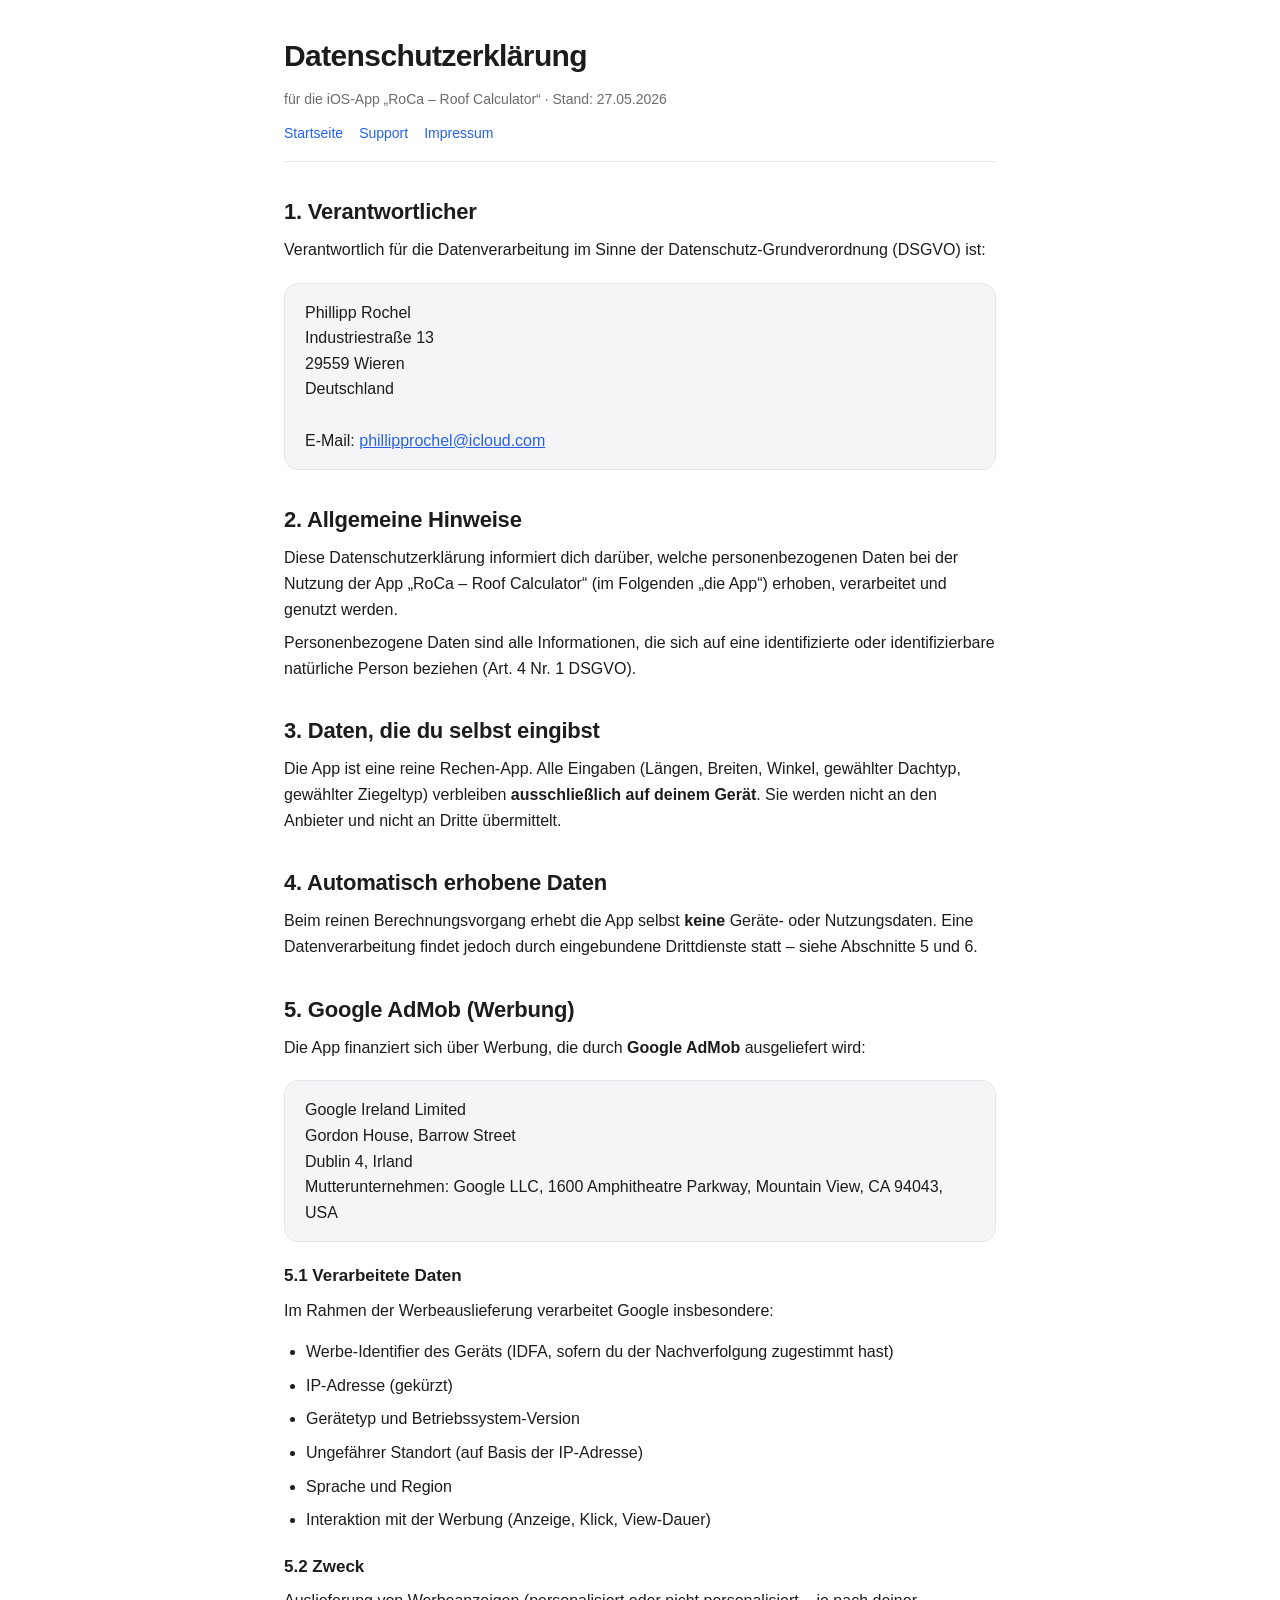
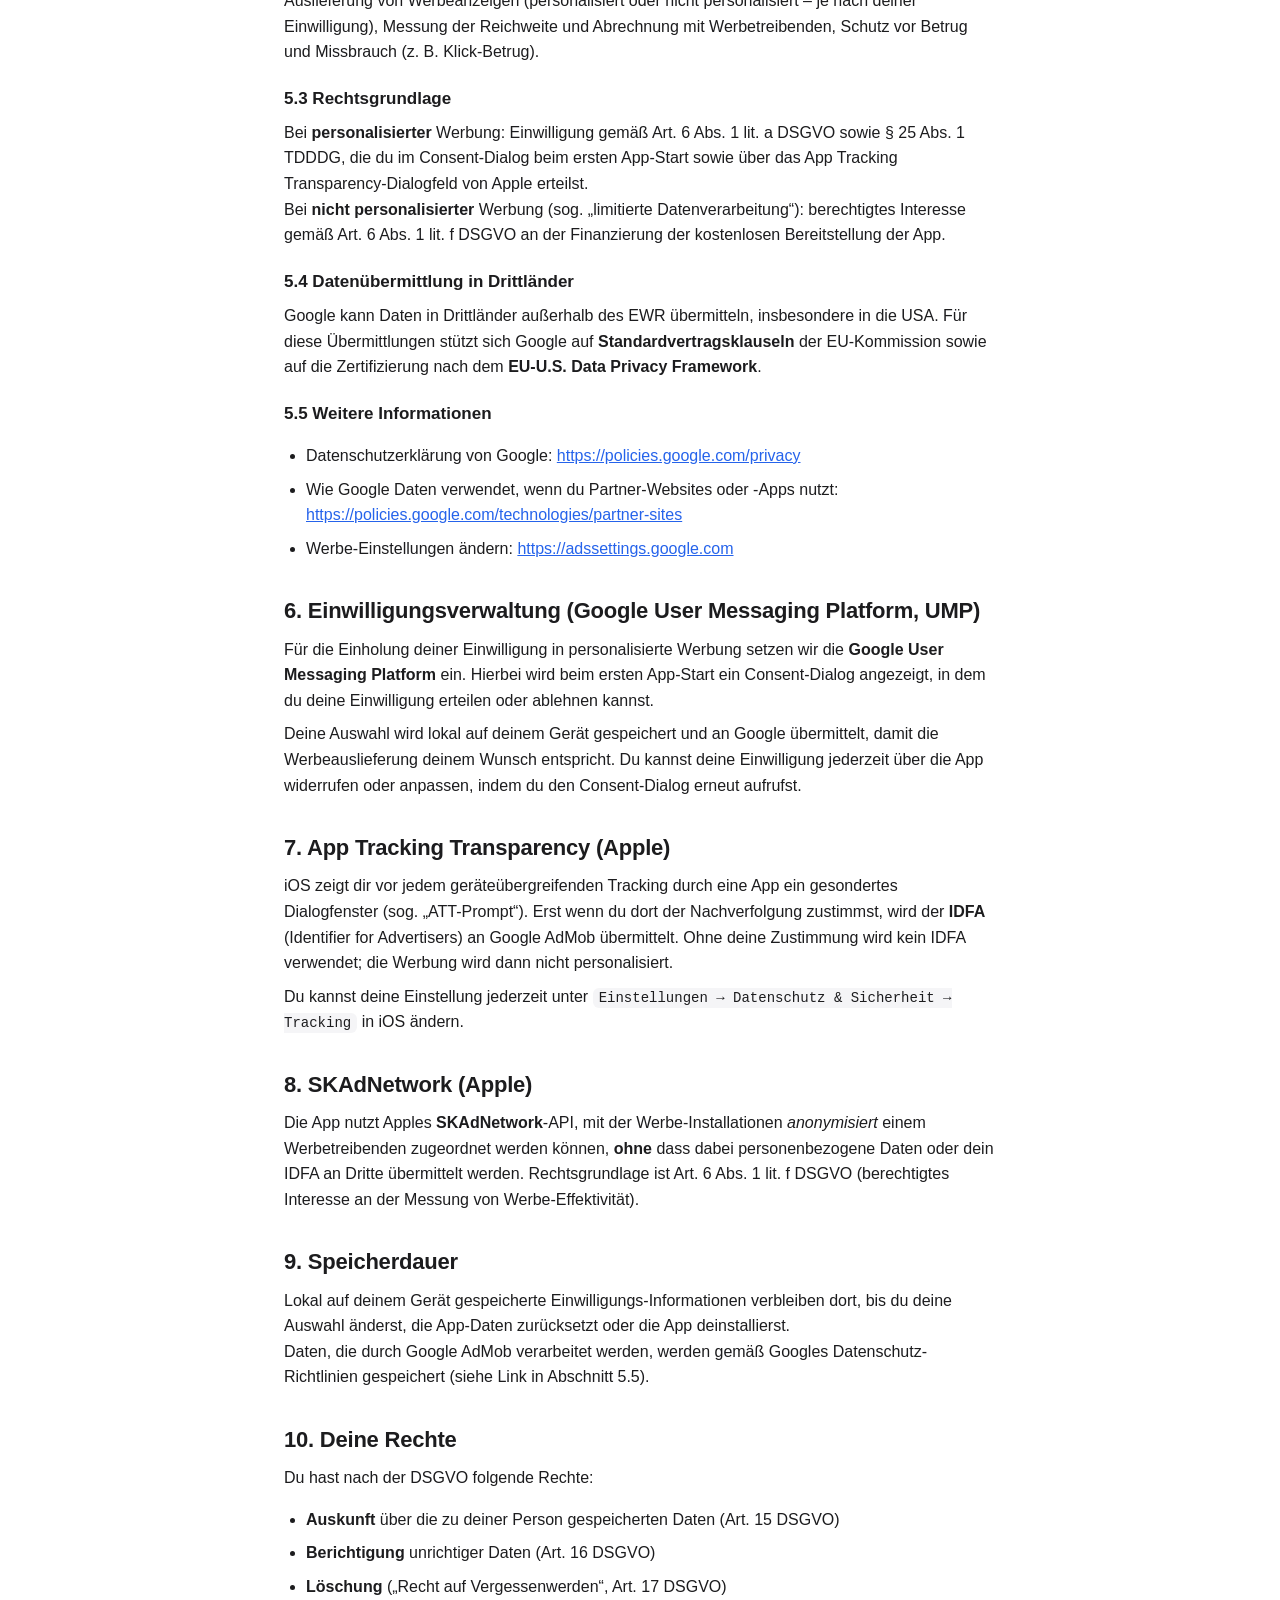
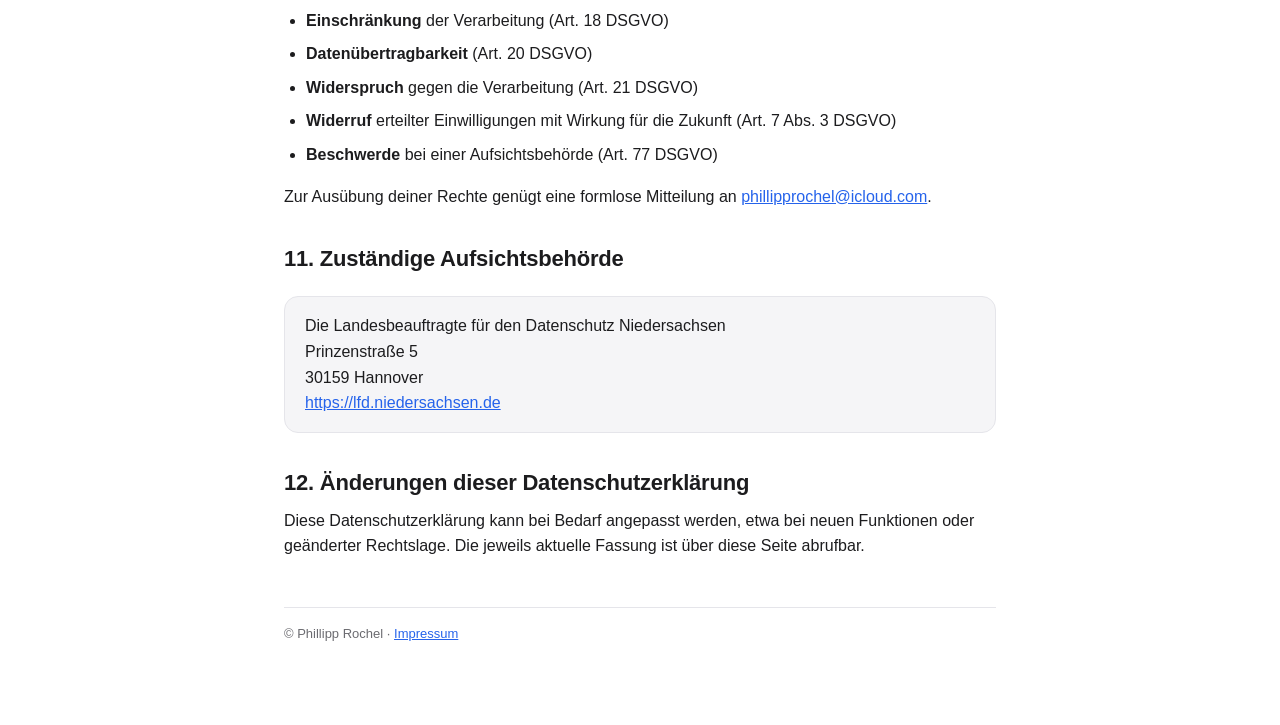
==== privacy.html @ 1cb9d44e "Initial commit: privacy, support, impressum, index" ====
<!DOCTYPE html>
<html lang="de">
<head>
<meta charset="UTF-8">
<meta name="viewport" content="width=device-width, initial-scale=1.0">
<title>Datenschutzerklärung – RoCa</title>
<link rel="stylesheet" href="style.css">
</head>
<body>
<div class="container">
<header>
    <h1>Datenschutzerklärung</h1>
    <p class="subtitle">für die iOS-App „RoCa – Roof Calculator“ · Stand: 27.05.2026</p>
    <nav>
        <a href="index.html">Startseite</a>
        <a href="support.html">Support</a>
        <a href="impressum.html">Impressum</a>
    </nav>
</header>

<main>

<h2>1. Verantwortlicher</h2>
<p>Verantwortlich für die Datenverarbeitung im Sinne der Datenschutz-Grundverordnung (DSGVO) ist:</p>
<div class="card">
    Phillipp Rochel<br>
    Industriestraße 13<br>
    29559 Wieren<br>
    Deutschland<br><br>
    E-Mail: <a href="mailto:phillipprochel@icloud.com">phillipprochel@icloud.com</a>
</div>

<h2>2. Allgemeine Hinweise</h2>
<p>Diese Datenschutzerklärung informiert dich darüber, welche personenbezogenen Daten bei der Nutzung der App „RoCa – Roof Calculator“ (im Folgenden „die App“) erhoben, verarbeitet und genutzt werden.</p>
<p>Personenbezogene Daten sind alle Informationen, die sich auf eine identifizierte oder identifizierbare natürliche Person beziehen (Art. 4 Nr. 1 DSGVO).</p>

<h2>3. Daten, die du selbst eingibst</h2>
<p>Die App ist eine reine Rechen-App. Alle Eingaben (Längen, Breiten, Winkel, gewählter Dachtyp, gewählter Ziegeltyp) verbleiben <strong>ausschließlich auf deinem Gerät</strong>. Sie werden nicht an den Anbieter und nicht an Dritte übermittelt.</p>

<h2>4. Automatisch erhobene Daten</h2>
<p>Beim reinen Berechnungsvorgang erhebt die App selbst <strong>keine</strong> Geräte- oder Nutzungsdaten. Eine Datenverarbeitung findet jedoch durch eingebundene Drittdienste statt – siehe Abschnitte 5 und 6.</p>

<h2>5. Google AdMob (Werbung)</h2>
<p>Die App finanziert sich über Werbung, die durch <strong>Google AdMob</strong> ausgeliefert wird:</p>
<div class="card">
    Google Ireland Limited<br>
    Gordon House, Barrow Street<br>
    Dublin 4, Irland<br>
    Mutterunternehmen: Google LLC, 1600 Amphitheatre Parkway, Mountain View, CA 94043, USA
</div>

<h3>5.1 Verarbeitete Daten</h3>
<p>Im Rahmen der Werbeauslieferung verarbeitet Google insbesondere:</p>
<ul>
    <li>Werbe-Identifier des Geräts (IDFA, sofern du der Nachverfolgung zugestimmt hast)</li>
    <li>IP-Adresse (gekürzt)</li>
    <li>Gerätetyp und Betriebssystem-Version</li>
    <li>Ungefährer Standort (auf Basis der IP-Adresse)</li>
    <li>Sprache und Region</li>
    <li>Interaktion mit der Werbung (Anzeige, Klick, View-Dauer)</li>
</ul>

<h3>5.2 Zweck</h3>
<p>Auslieferung von Werbeanzeigen (personalisiert oder nicht personalisiert – je nach deiner Einwilligung), Messung der Reichweite und Abrechnung mit Werbetreibenden, Schutz vor Betrug und Missbrauch (z. B. Klick-Betrug).</p>

<h3>5.3 Rechtsgrundlage</h3>
<p>Bei <strong>personalisierter</strong> Werbung: Einwilligung gemäß Art. 6 Abs. 1 lit. a DSGVO sowie § 25 Abs. 1 TDDDG, die du im Consent-Dialog beim ersten App-Start sowie über das App Tracking Transparency-Dialogfeld von Apple erteilst.<br>
Bei <strong>nicht personalisierter</strong> Werbung (sog. „limitierte Datenverarbeitung“): berechtigtes Interesse gemäß Art. 6 Abs. 1 lit. f DSGVO an der Finanzierung der kostenlosen Bereitstellung der App.</p>

<h3>5.4 Datenübermittlung in Drittländer</h3>
<p>Google kann Daten in Drittländer außerhalb des EWR übermitteln, insbesondere in die USA. Für diese Übermittlungen stützt sich Google auf <strong>Standardvertragsklauseln</strong> der EU-Kommission sowie auf die Zertifizierung nach dem <strong>EU-U.S. Data Privacy Framework</strong>.</p>

<h3>5.5 Weitere Informationen</h3>
<ul>
    <li>Datenschutzerklärung von Google: <a href="https://policies.google.com/privacy" target="_blank" rel="noopener">https://policies.google.com/privacy</a></li>
    <li>Wie Google Daten verwendet, wenn du Partner-Websites oder -Apps nutzt: <a href="https://policies.google.com/technologies/partner-sites" target="_blank" rel="noopener">https://policies.google.com/technologies/partner-sites</a></li>
    <li>Werbe-Einstellungen ändern: <a href="https://adssettings.google.com" target="_blank" rel="noopener">https://adssettings.google.com</a></li>
</ul>

<h2>6. Einwilligungsverwaltung (Google User Messaging Platform, UMP)</h2>
<p>Für die Einholung deiner Einwilligung in personalisierte Werbung setzen wir die <strong>Google User Messaging Platform</strong> ein. Hierbei wird beim ersten App-Start ein Consent-Dialog angezeigt, in dem du deine Einwilligung erteilen oder ablehnen kannst.</p>
<p>Deine Auswahl wird lokal auf deinem Gerät gespeichert und an Google übermittelt, damit die Werbeauslieferung deinem Wunsch entspricht. Du kannst deine Einwilligung jederzeit über die App widerrufen oder anpassen, indem du den Consent-Dialog erneut aufrufst.</p>

<h2>7. App Tracking Transparency (Apple)</h2>
<p>iOS zeigt dir vor jedem geräteübergreifenden Tracking durch eine App ein gesondertes Dialogfenster (sog. „ATT-Prompt“). Erst wenn du dort der Nachverfolgung zustimmst, wird der <strong>IDFA</strong> (Identifier for Advertisers) an Google AdMob übermittelt. Ohne deine Zustimmung wird kein IDFA verwendet; die Werbung wird dann nicht personalisiert.</p>
<p>Du kannst deine Einstellung jederzeit unter <code>Einstellungen → Datenschutz &amp; Sicherheit → Tracking</code> in iOS ändern.</p>

<h2>8. SKAdNetwork (Apple)</h2>
<p>Die App nutzt Apples <strong>SKAdNetwork</strong>-API, mit der Werbe-Installationen <em>anonymisiert</em> einem Werbetreibenden zugeordnet werden können, <strong>ohne</strong> dass dabei personenbezogene Daten oder dein IDFA an Dritte übermittelt werden. Rechtsgrundlage ist Art. 6 Abs. 1 lit. f DSGVO (berechtigtes Interesse an der Messung von Werbe-Effektivität).</p>

<h2>9. Speicherdauer</h2>
<p>Lokal auf deinem Gerät gespeicherte Einwilligungs-Informationen verbleiben dort, bis du deine Auswahl änderst, die App-Daten zurücksetzt oder die App deinstallierst.<br>
Daten, die durch Google AdMob verarbeitet werden, werden gemäß Googles Datenschutz-Richtlinien gespeichert (siehe Link in Abschnitt 5.5).</p>

<h2>10. Deine Rechte</h2>
<p>Du hast nach der DSGVO folgende Rechte:</p>
<ul>
    <li><strong>Auskunft</strong> über die zu deiner Person gespeicherten Daten (Art. 15 DSGVO)</li>
    <li><strong>Berichtigung</strong> unrichtiger Daten (Art. 16 DSGVO)</li>
    <li><strong>Löschung</strong> („Recht auf Vergessenwerden“, Art. 17 DSGVO)</li>
    <li><strong>Einschränkung</strong> der Verarbeitung (Art. 18 DSGVO)</li>
    <li><strong>Datenübertragbarkeit</strong> (Art. 20 DSGVO)</li>
    <li><strong>Widerspruch</strong> gegen die Verarbeitung (Art. 21 DSGVO)</li>
    <li><strong>Widerruf</strong> erteilter Einwilligungen mit Wirkung für die Zukunft (Art. 7 Abs. 3 DSGVO)</li>
    <li><strong>Beschwerde</strong> bei einer Aufsichtsbehörde (Art. 77 DSGVO)</li>
</ul>
<p>Zur Ausübung deiner Rechte genügt eine formlose Mitteilung an <a href="mailto:phillipprochel@icloud.com">phillipprochel@icloud.com</a>.</p>

<h2>11. Zuständige Aufsichtsbehörde</h2>
<div class="card">
    Die Landesbeauftragte für den Datenschutz Niedersachsen<br>
    Prinzenstraße 5<br>
    30159 Hannover<br>
    <a href="https://lfd.niedersachsen.de" target="_blank" rel="noopener">https://lfd.niedersachsen.de</a>
</div>

<h2>12. Änderungen dieser Datenschutzerklärung</h2>
<p>Diese Datenschutzerklärung kann bei Bedarf angepasst werden, etwa bei neuen Funktionen oder geänderter Rechtslage. Die jeweils aktuelle Fassung ist über diese Seite abrufbar.</p>

</main>

<footer>
    © Phillipp Rochel · <a href="impressum.html">Impressum</a>
</footer>
</div>
</body>
</html>
---- style.css ----
:root {
    --bg: #ffffff;
    --fg: #1c1c1e;
    --muted: #6b6b70;
    --accent: #2563eb;
    --card: #f5f5f7;
    --border: #e5e5ea;
}

@media (prefers-color-scheme: dark) {
    :root {
        --bg: #1c1c1e;
        --fg: #f5f5f7;
        --muted: #98989d;
        --accent: #60a5fa;
        --card: #2c2c2e;
        --border: #3a3a3c;
    }
}

* { box-sizing: border-box; }

body {
    margin: 0;
    font-family: -apple-system, BlinkMacSystemFont, "Segoe UI", Roboto, "Helvetica Neue", Arial, sans-serif;
    line-height: 1.6;
    color: var(--fg);
    background: var(--bg);
    font-size: 16px;
}

.container {
    max-width: 760px;
    margin: 0 auto;
    padding: 32px 24px 80px;
}

header {
    border-bottom: 1px solid var(--border);
    padding-bottom: 16px;
    margin-bottom: 32px;
}

nav {
    display: flex;
    flex-wrap: wrap;
    gap: 16px;
    margin-top: 12px;
    font-size: 14px;
}

nav a {
    color: var(--accent);
    text-decoration: none;
}

nav a:hover { text-decoration: underline; }

h1 {
    font-size: 30px;
    margin: 0 0 8px;
    letter-spacing: -0.02em;
}

h2 {
    font-size: 22px;
    margin: 32px 0 8px;
    letter-spacing: -0.01em;
}

h3 {
    font-size: 17px;
    margin: 20px 0 4px;
}

p, li { margin: 8px 0; }

ul { padding-left: 22px; }

.subtitle {
    color: var(--muted);
    font-size: 14px;
    margin: 0;
}

.card {
    background: var(--card);
    border: 1px solid var(--border);
    border-radius: 14px;
    padding: 16px 20px;
    margin: 20px 0;
}

a { color: var(--accent); }

code {
    background: var(--card);
    padding: 2px 6px;
    border-radius: 6px;
    font-size: 14px;
}

footer {
    margin-top: 48px;
    padding-top: 16px;
    border-top: 1px solid var(--border);
    color: var(--muted);
    font-size: 13px;
}
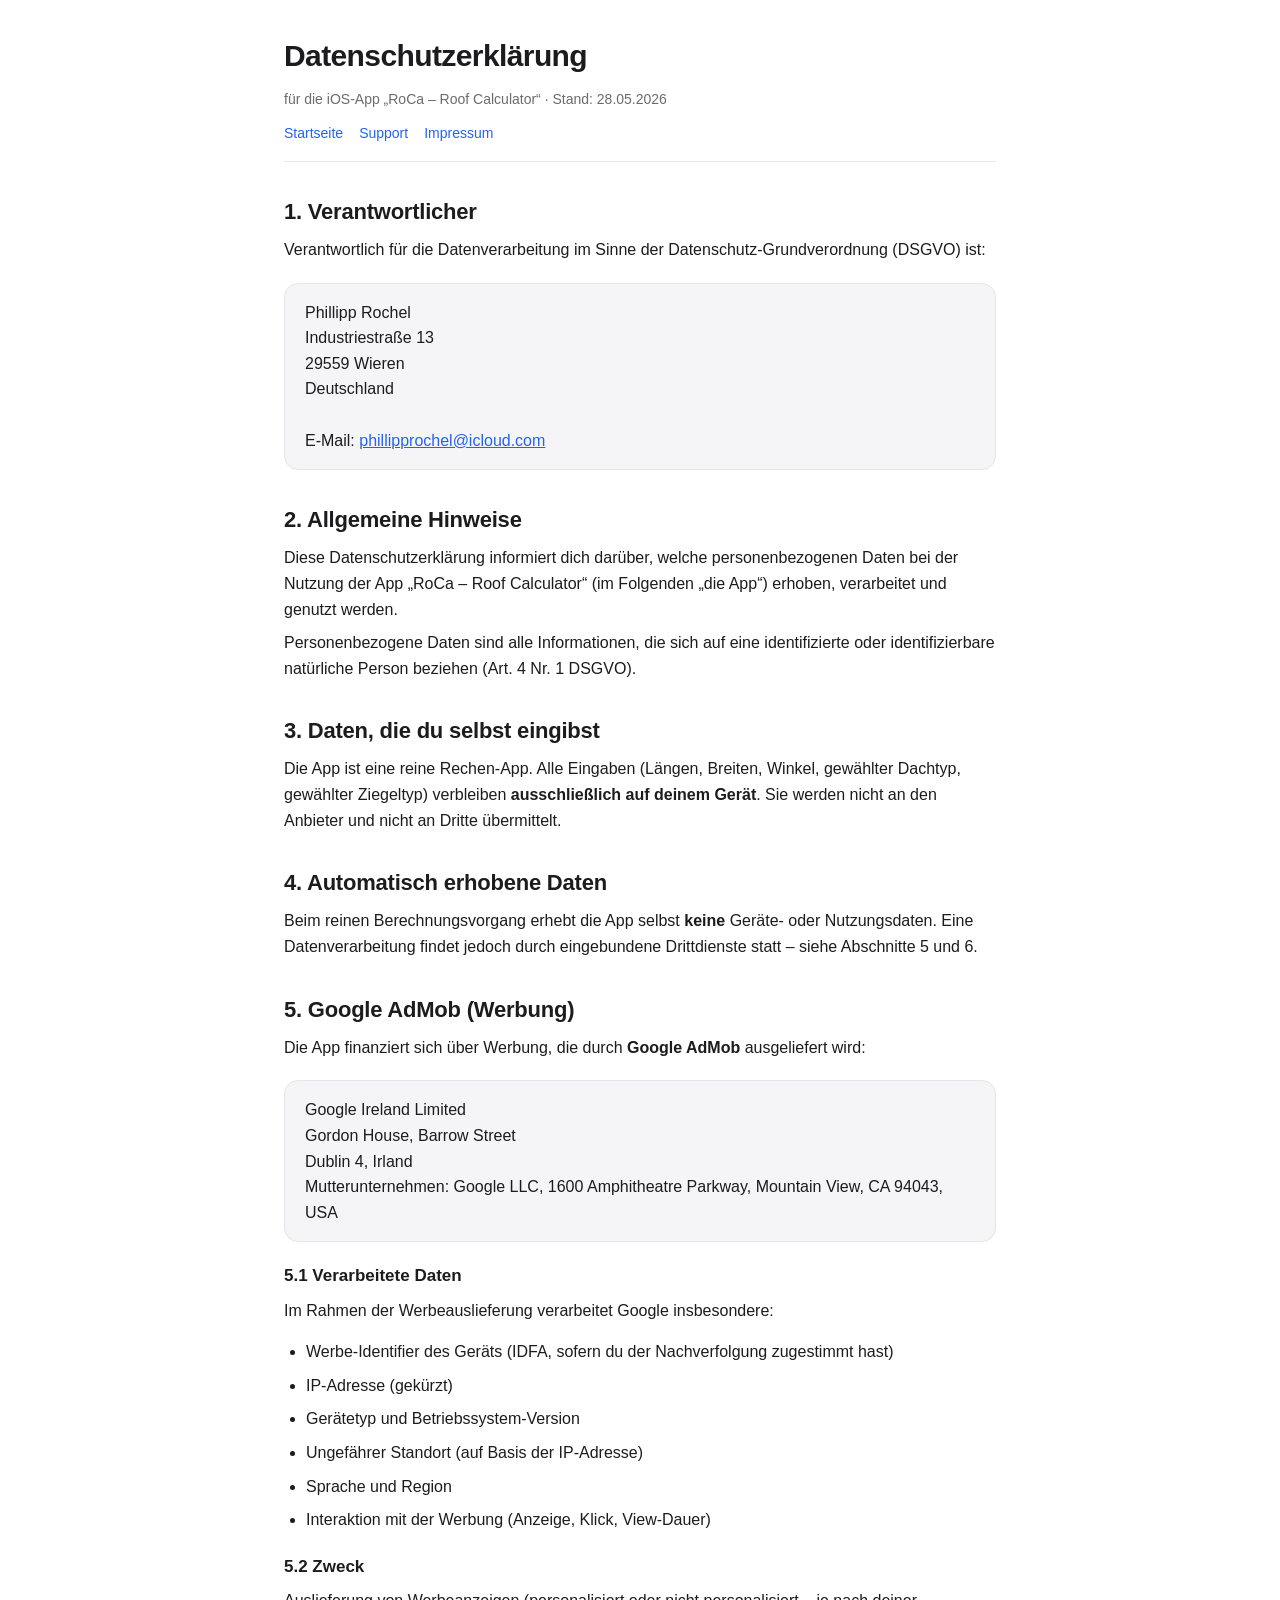
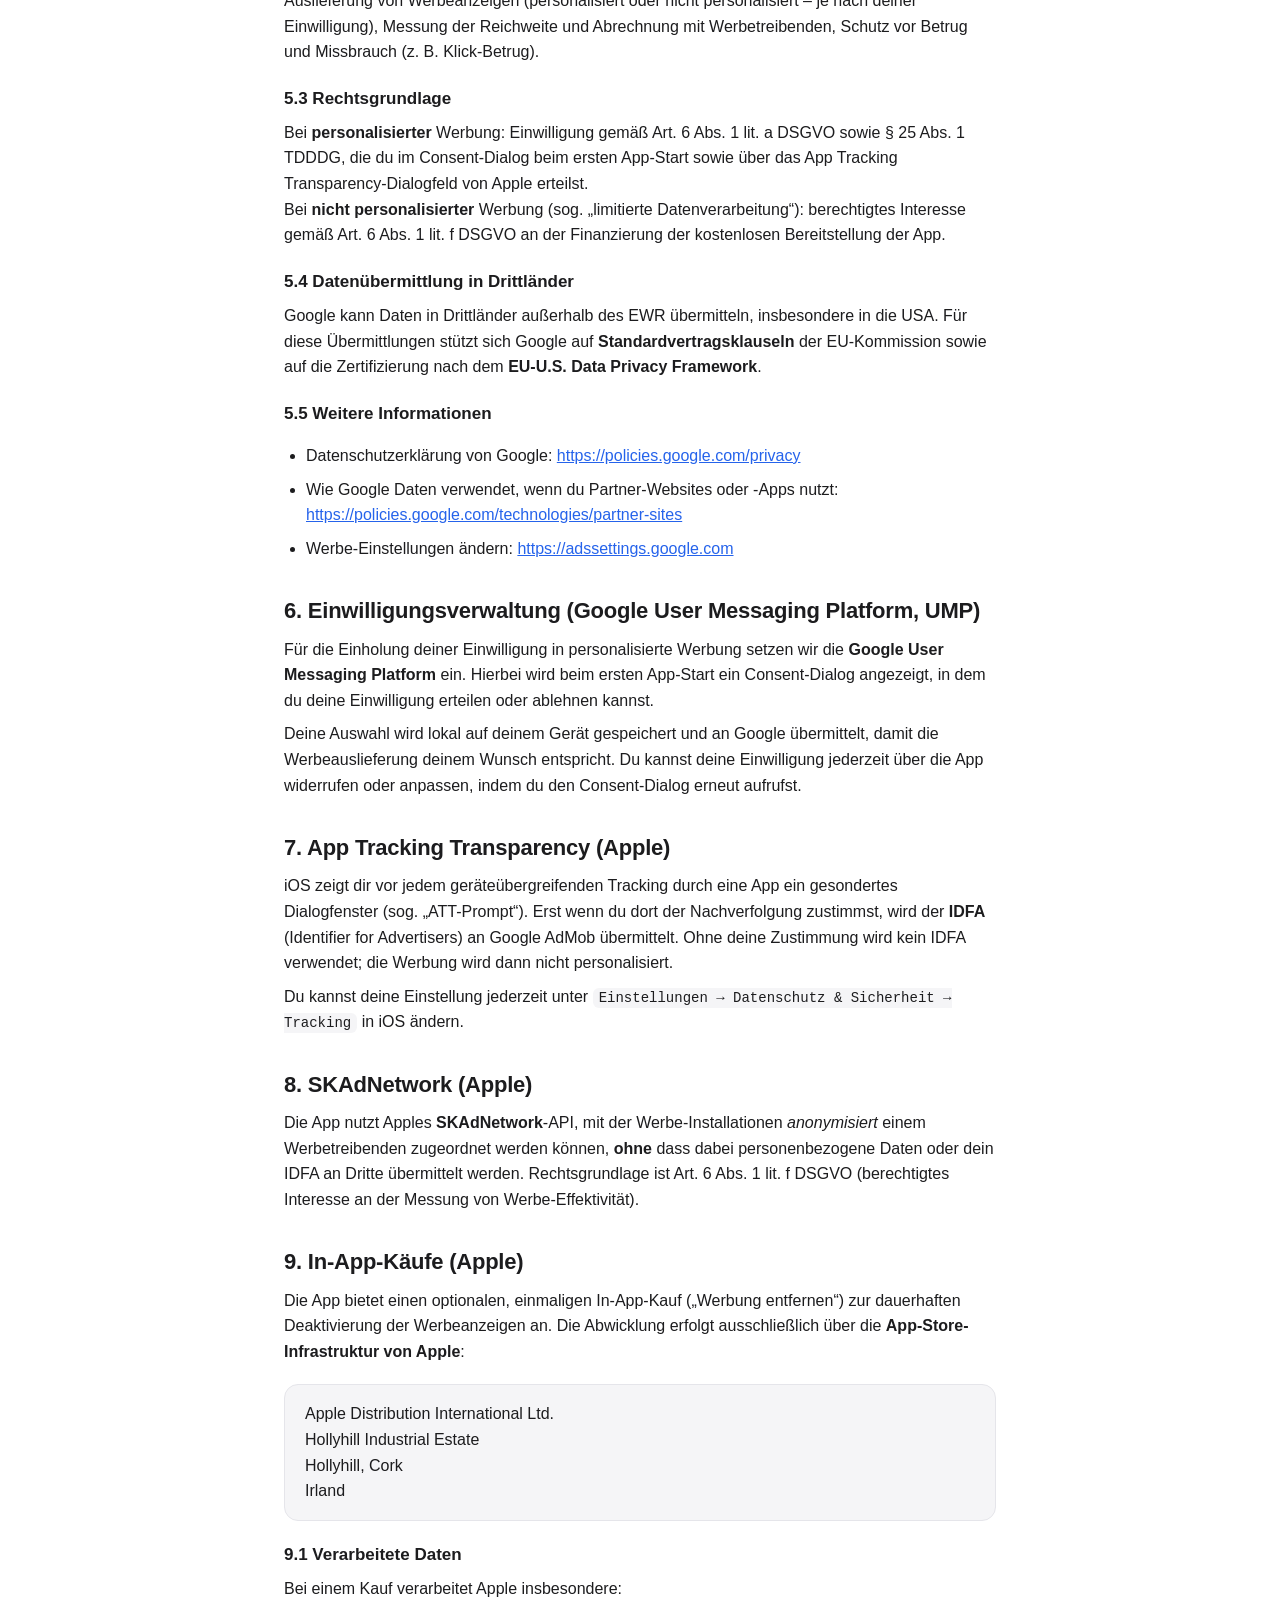
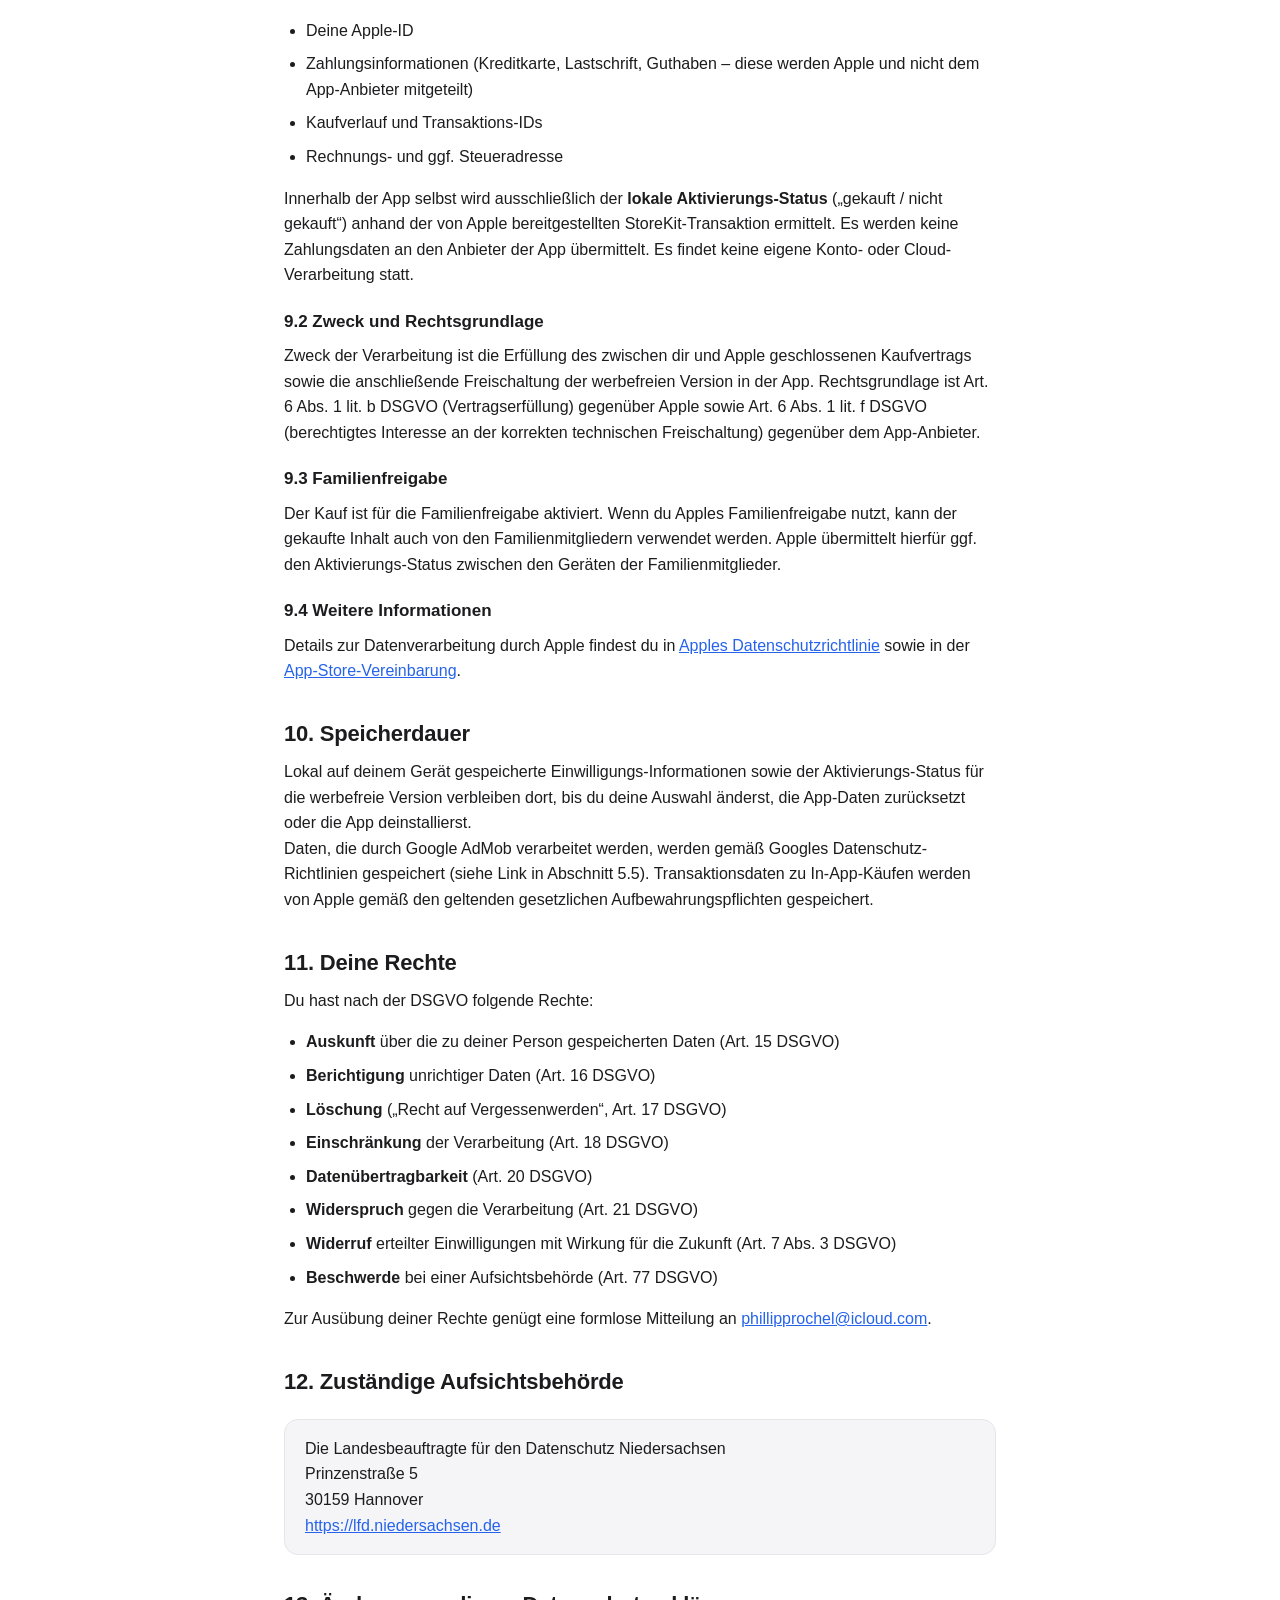
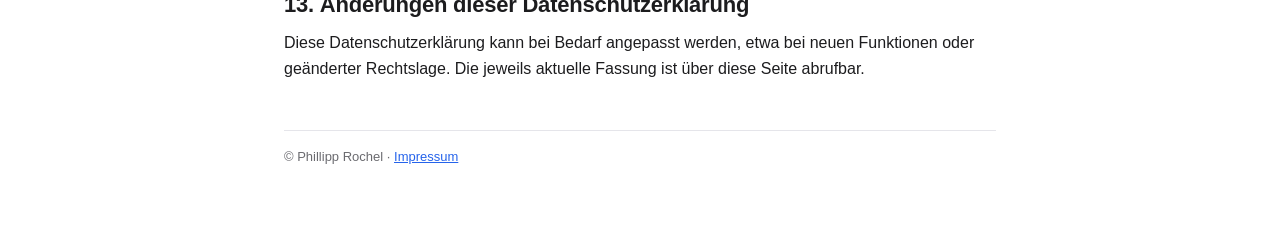
==== commit 369d4451: "Add in-app purchase section (privacy + support)" ====
--- a/privacy.html
+++ b/privacy.html
@@ -10,7 +10,7 @@
 <div class="container">
 <header>
     <h1>Datenschutzerklärung</h1>
-    <p class="subtitle">für die iOS-App „RoCa – Roof Calculator“ · Stand: 27.05.2026</p>
+    <p class="subtitle">für die iOS-App „RoCa – Roof Calculator“ · Stand: 28.05.2026</p>
     <nav>
         <a href="index.html">Startseite</a>
         <a href="support.html">Support</a>
@@ -88,11 +88,39 @@
 <h2>8. SKAdNetwork (Apple)</h2>
 <p>Die App nutzt Apples <strong>SKAdNetwork</strong>-API, mit der Werbe-Installationen <em>anonymisiert</em> einem Werbetreibenden zugeordnet werden können, <strong>ohne</strong> dass dabei personenbezogene Daten oder dein IDFA an Dritte übermittelt werden. Rechtsgrundlage ist Art. 6 Abs. 1 lit. f DSGVO (berechtigtes Interesse an der Messung von Werbe-Effektivität).</p>
 
-<h2>9. Speicherdauer</h2>
-<p>Lokal auf deinem Gerät gespeicherte Einwilligungs-Informationen verbleiben dort, bis du deine Auswahl änderst, die App-Daten zurücksetzt oder die App deinstallierst.<br>
-Daten, die durch Google AdMob verarbeitet werden, werden gemäß Googles Datenschutz-Richtlinien gespeichert (siehe Link in Abschnitt 5.5).</p>
+<h2>9. In-App-Käufe (Apple)</h2>
+<p>Die App bietet einen optionalen, einmaligen In-App-Kauf („Werbung entfernen“) zur dauerhaften Deaktivierung der Werbeanzeigen an. Die Abwicklung erfolgt ausschließlich über die <strong>App-Store-Infrastruktur von Apple</strong>:</p>
+<div class="card">
+    Apple Distribution International Ltd.<br>
+    Hollyhill Industrial Estate<br>
+    Hollyhill, Cork<br>
+    Irland
+</div>
 
-<h2>10. Deine Rechte</h2>
+<h3>9.1 Verarbeitete Daten</h3>
+<p>Bei einem Kauf verarbeitet Apple insbesondere:</p>
+<ul>
+    <li>Deine Apple-ID</li>
+    <li>Zahlungsinformationen (Kreditkarte, Lastschrift, Guthaben – diese werden Apple und nicht dem App-Anbieter mitgeteilt)</li>
+    <li>Kaufverlauf und Transaktions-IDs</li>
+    <li>Rechnungs- und ggf. Steueradresse</li>
+</ul>
+<p>Innerhalb der App selbst wird ausschließlich der <strong>lokale Aktivierungs-Status</strong> („gekauft / nicht gekauft“) anhand der von Apple bereitgestellten StoreKit-Transaktion ermittelt. Es werden keine Zahlungsdaten an den Anbieter der App übermittelt. Es findet keine eigene Konto- oder Cloud-Verarbeitung statt.</p>
+
+<h3>9.2 Zweck und Rechtsgrundlage</h3>
+<p>Zweck der Verarbeitung ist die Erfüllung des zwischen dir und Apple geschlossenen Kaufvertrags sowie die anschließende Freischaltung der werbefreien Version in der App. Rechtsgrundlage ist Art. 6 Abs. 1 lit. b DSGVO (Vertragserfüllung) gegenüber Apple sowie Art. 6 Abs. 1 lit. f DSGVO (berechtigtes Interesse an der korrekten technischen Freischaltung) gegenüber dem App-Anbieter.</p>
+
+<h3>9.3 Familienfreigabe</h3>
+<p>Der Kauf ist für die Familienfreigabe aktiviert. Wenn du Apples Familienfreigabe nutzt, kann der gekaufte Inhalt auch von den Familienmitgliedern verwendet werden. Apple übermittelt hierfür ggf. den Aktivierungs-Status zwischen den Geräten der Familienmitglieder.</p>
+
+<h3>9.4 Weitere Informationen</h3>
+<p>Details zur Datenverarbeitung durch Apple findest du in <a href="https://www.apple.com/legal/privacy/de-ww/" target="_blank" rel="noopener">Apples Datenschutzrichtlinie</a> sowie in der <a href="https://www.apple.com/legal/internet-services/itunes/de/terms.html" target="_blank" rel="noopener">App-Store-Vereinbarung</a>.</p>
+
+<h2>10. Speicherdauer</h2>
+<p>Lokal auf deinem Gerät gespeicherte Einwilligungs-Informationen sowie der Aktivierungs-Status für die werbefreie Version verbleiben dort, bis du deine Auswahl änderst, die App-Daten zurücksetzt oder die App deinstallierst.<br>
+Daten, die durch Google AdMob verarbeitet werden, werden gemäß Googles Datenschutz-Richtlinien gespeichert (siehe Link in Abschnitt 5.5). Transaktionsdaten zu In-App-Käufen werden von Apple gemäß den geltenden gesetzlichen Aufbewahrungspflichten gespeichert.</p>
+
+<h2>11. Deine Rechte</h2>
 <p>Du hast nach der DSGVO folgende Rechte:</p>
 <ul>
     <li><strong>Auskunft</strong> über die zu deiner Person gespeicherten Daten (Art. 15 DSGVO)</li>
@@ -106,7 +134,7 @@
 </ul>
 <p>Zur Ausübung deiner Rechte genügt eine formlose Mitteilung an <a href="mailto:phillipprochel@icloud.com">phillipprochel@icloud.com</a>.</p>
 
-<h2>11. Zuständige Aufsichtsbehörde</h2>
+<h2>12. Zuständige Aufsichtsbehörde</h2>
 <div class="card">
     Die Landesbeauftragte für den Datenschutz Niedersachsen<br>
     Prinzenstraße 5<br>
@@ -114,7 +142,7 @@
     <a href="https://lfd.niedersachsen.de" target="_blank" rel="noopener">https://lfd.niedersachsen.de</a>
 </div>
 
-<h2>12. Änderungen dieser Datenschutzerklärung</h2>
+<h2>13. Änderungen dieser Datenschutzerklärung</h2>
 <p>Diese Datenschutzerklärung kann bei Bedarf angepasst werden, etwa bei neuen Funktionen oder geänderter Rechtslage. Die jeweils aktuelle Fassung ist über diese Seite abrufbar.</p>
 
 </main>
